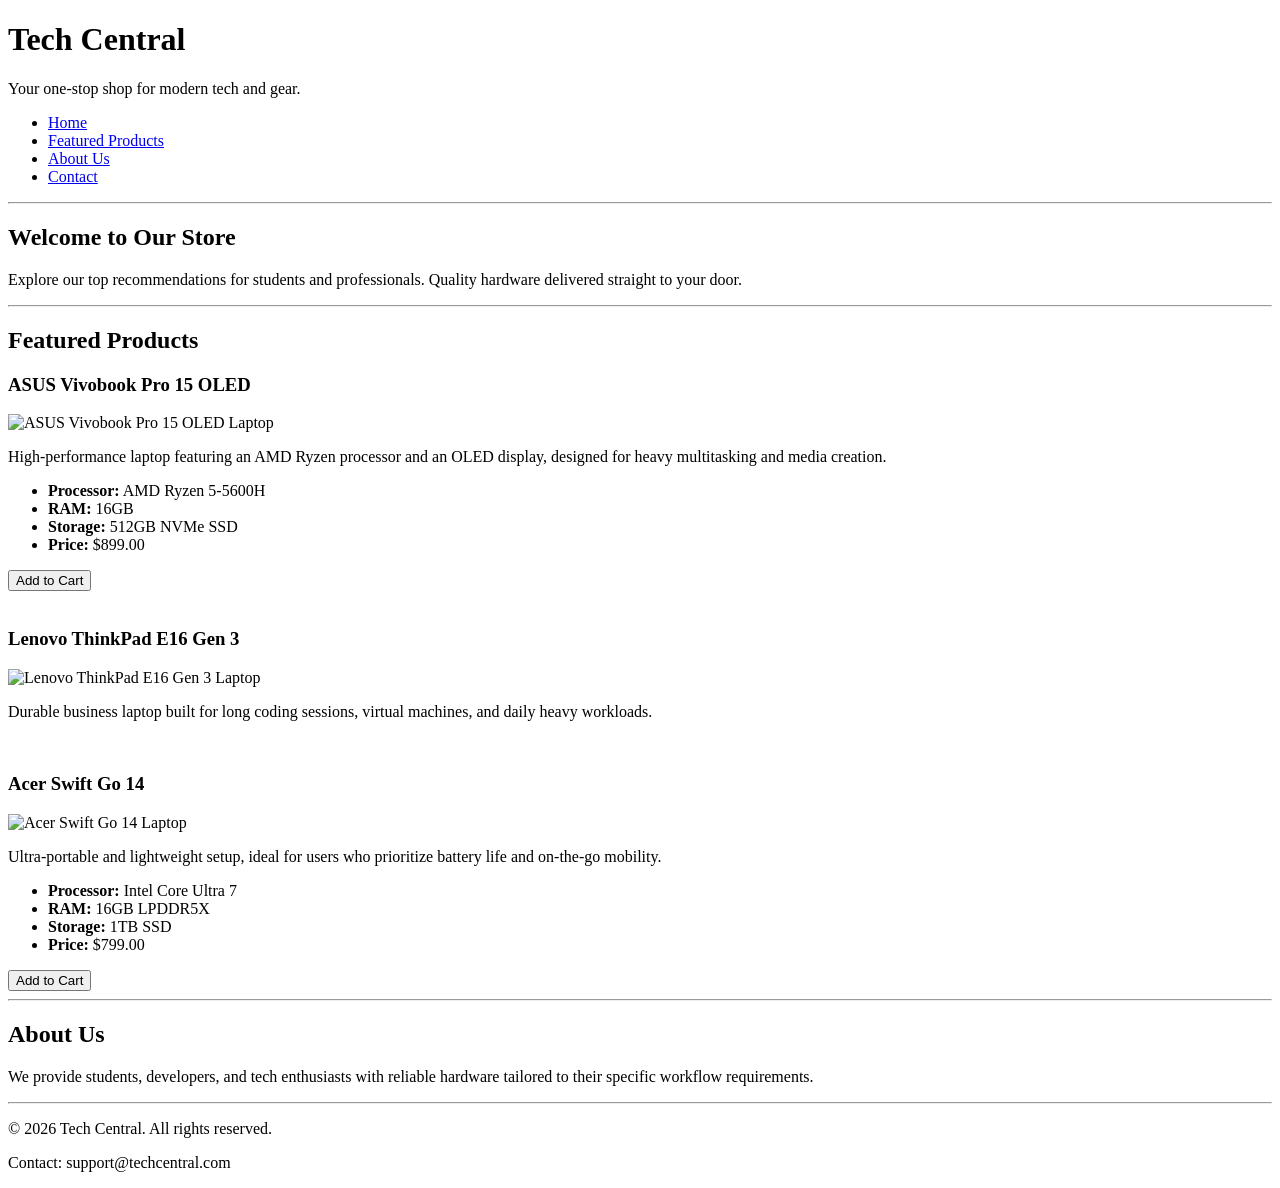
==== index.html @ b872d4f6 "Added homepage layout with featured products" ====
<!DOCTYPE html>
<html lang="en">
<head>
    <meta charset="UTF-8">
    <title>Store Homepage</title>
</head>
<body>

    <header>
        <h1>Tech Central</h1>
        <p>Your one-stop shop for modern tech and gear.</p>
        <nav>
            <ul>
                <li><a href="#home">Home</a></li>
                <li><a href="#featured">Featured Products</a></li>
                <li><a href="#about">About Us</a></li>
                <li><a href="#contact">Contact</a></li>
            </ul>
        </nav>
    </header>

    <hr>

    <main>

        <section id="home">
            <h2>Welcome to Our Store</h2>
            <p>Explore our top recommendations for students and professionals. Quality hardware delivered straight to your door.</p>
        </section>

        <hr>

        <section id="featured">
            <h2>Featured Products</h2>

            <article>
                <h3>ASUS Vivobook Pro 15 OLED</h3>
                <img src="https://via.placeholder.com/300x200" alt="ASUS Vivobook Pro 15 OLED Laptop">
                <p>High-performance laptop featuring an AMD Ryzen processor and an OLED display, designed for heavy multitasking and media creation.</p>
                <ul>
                    <li><strong>Processor:</strong> AMD Ryzen 5-5600H</li>
                    <li><strong>RAM:</strong> 16GB</li>
                    <li><strong>Storage:</strong> 512GB NVMe SSD</li>
                    <li><strong>Price:</strong> $899.00</li>
                </ul>
                <button type="button">Add to Cart</button>
            </article>

            <br>

            <article>
                <h3>Lenovo ThinkPad E16 Gen 3</h3>
                <img src="https://via.placeholder.com/300x200" alt="Lenovo ThinkPad E16 Gen 3 Laptop">
                <p>Durable business laptop built for long coding sessions, virtual machines, and daily heavy workloads.</p>
                <ul>
            </article>


            <br>


            <article>
                <h3>Acer Swift Go 14</h3>
                <img src="https://via.placeholder.com/300x200" alt="Acer Swift Go 14 Laptop">

                <p>Ultra-portable and lightweight setup, ideal for users who prioritize battery life and on-the-go mobility.</p>
                <ul>

                    <li><strong>Processor:</strong> Intel Core Ultra 7</li>
                    <li><strong>RAM:</strong> 16GB LPDDR5X</li>
                    <li><strong>Storage:</strong> 1TB SSD</li>
                    <li><strong>Price:</strong> $799.00</li>

                </ul>
                <button type="button">Add to Cart</button>
            </article>

        </section>

        <hr>

        <section id="about">
            <h2>About Us</h2>
            <p>We provide students, developers, and tech enthusiasts with reliable hardware tailored to their specific workflow requirements.</p>
        </section>

    </main>

    <hr>

    <footer>
        <p>&copy; 2026 Tech Central. All rights reserved.</p>
        <p>Contact: support@techcentral.com</p>
    </footer>

</body>
</html>
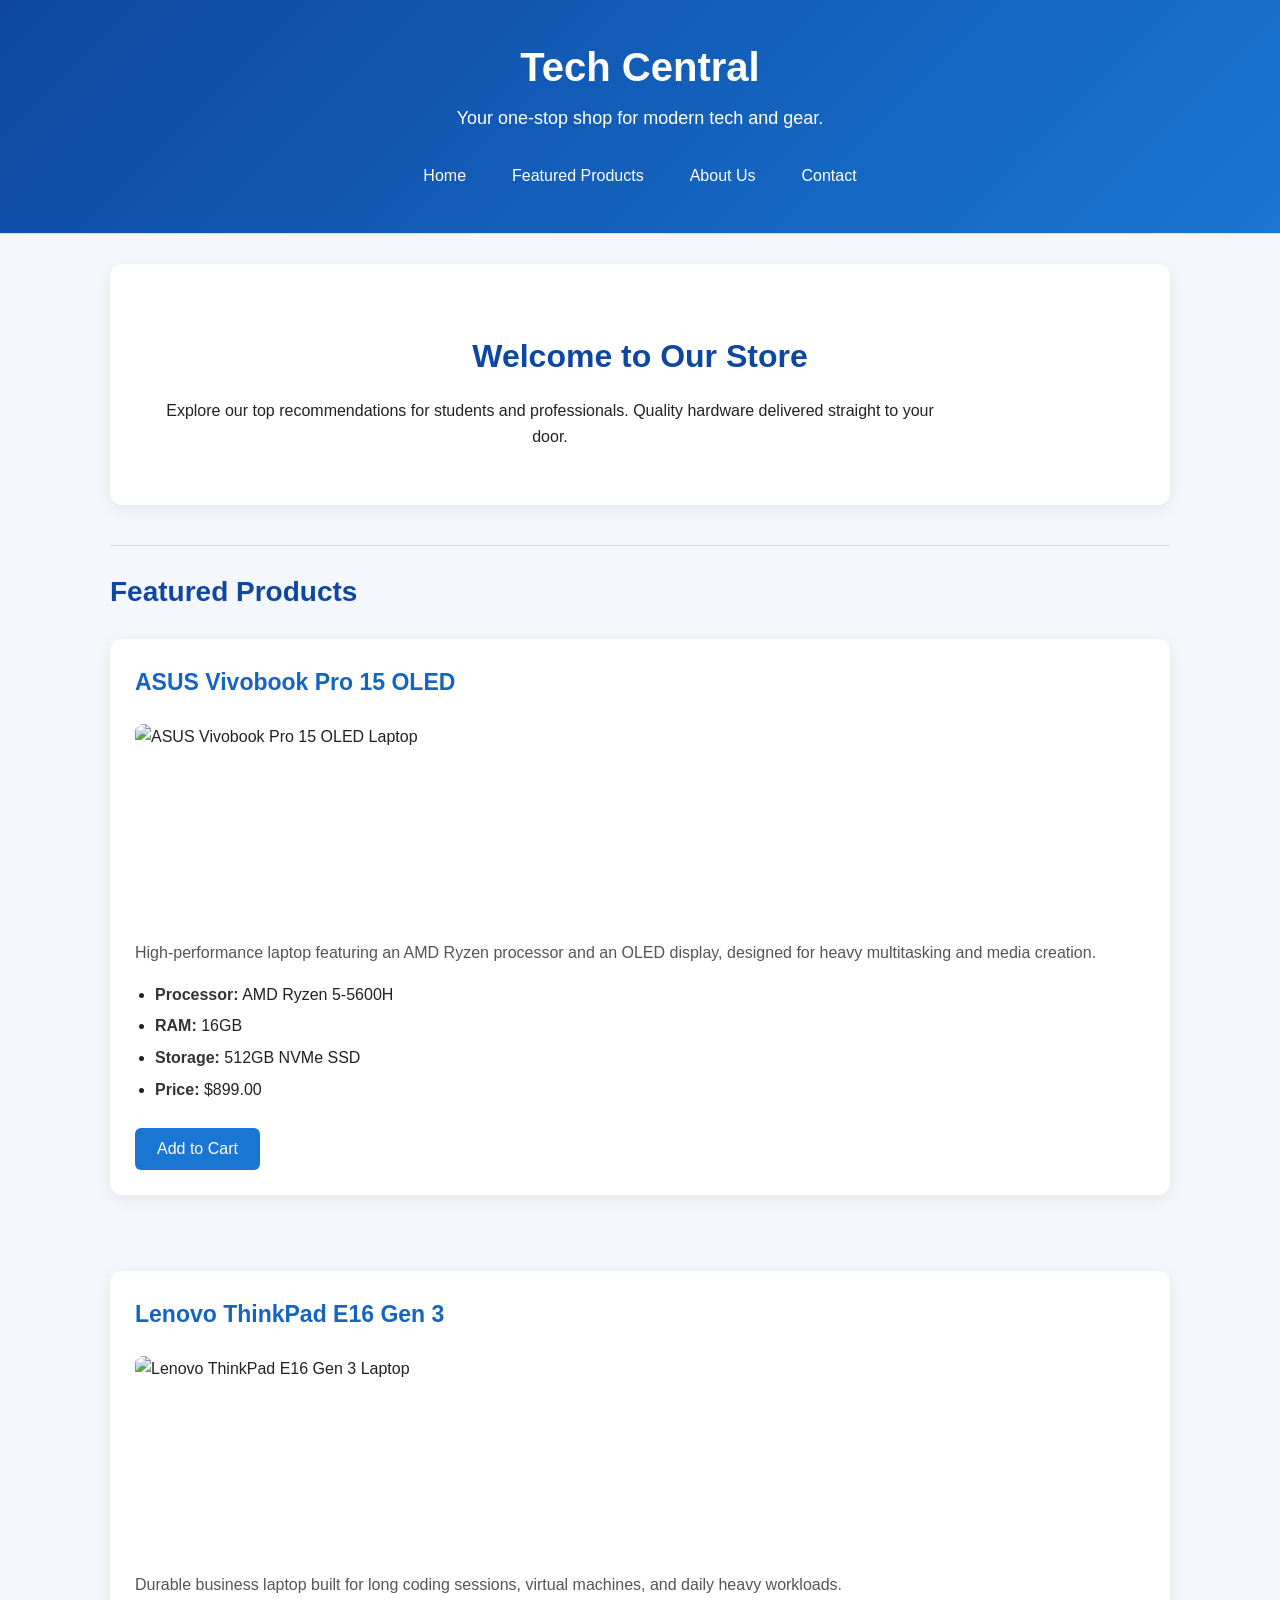
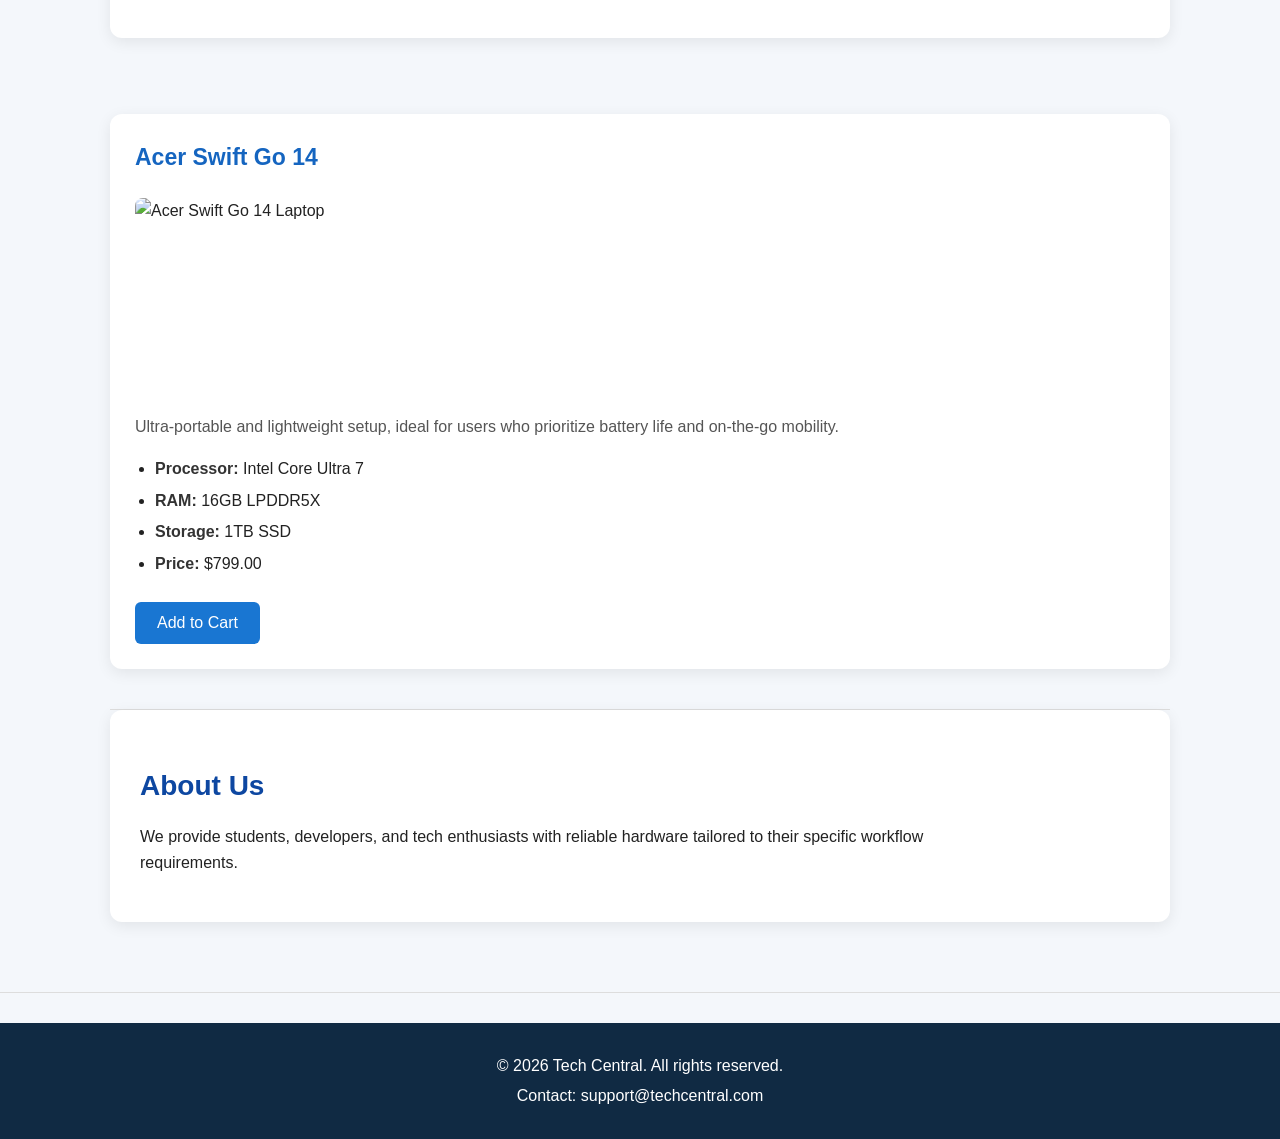
==== commit 6b04c173: "updated the styling on index and product" ====
--- a/index.html
+++ b/index.html
@@ -3,6 +3,7 @@
 <head>
     <meta charset="UTF-8">
     <title>Store Homepage</title>
+    <link rel="stylesheet" href="style.css">
 </head>
 <body>
 
--- a/style.css
+++ b/style.css
@@ -0,0 +1,346 @@
+/* =========================
+   GENERAL STYLES
+========================= */
+
+* {
+    box-sizing: border-box;
+}
+
+body {
+    font-family: Arial, Helvetica, sans-serif;
+    margin: 0;
+    padding: 0;
+    background-color: #f4f7fb;
+    color: #222;
+    line-height: 1.6;
+}
+
+/* =========================
+   HEADER
+========================= */
+
+header {
+    background: linear-gradient(135deg, #0d47a1, #1976d2);
+    color: white;
+    text-align: center;
+    padding: 35px 20px;
+}
+
+header h1 {
+    margin: 0 0 5px;
+    font-size: 40px;
+}
+
+header p {
+    margin: 5px 0 20px;
+    font-size: 18px;
+}
+
+/* =========================
+   NAVIGATION
+========================= */
+
+nav ul {
+    list-style: none;
+    padding: 0;
+    margin: 20px 0 0;
+
+    display: flex;
+    justify-content: center;
+    flex-wrap: wrap;
+    gap: 10px;
+}
+
+nav ul li {
+    margin: 0;
+}
+
+nav ul li a {
+    display: block;
+    color: white;
+    text-decoration: none;
+    padding: 10px 18px;
+    border-radius: 6px;
+    transition: background-color 0.3s ease;
+}
+
+nav ul li a:hover {
+    background-color: rgba(255, 255, 255, 0.2);
+}
+
+/* =========================
+   MAIN CONTENT
+========================= */
+
+main {
+    max-width: 1100px;
+    margin: 0 auto;
+    padding: 30px 20px;
+}
+
+section {
+    margin-bottom: 40px;
+}
+
+section h2 {
+    color: #0d47a1;
+    font-size: 28px;
+    margin-bottom: 10px;
+}
+
+section > p {
+    max-width: 800px;
+}
+
+/* =========================
+   HOME SECTION
+========================= */
+
+#home {
+    background-color: white;
+    padding: 40px;
+    border-radius: 12px;
+    text-align: center;
+    box-shadow: 0 4px 15px rgba(0, 0, 0, 0.08);
+}
+
+#home h2 {
+    font-size: 32px;
+}
+
+/* =========================
+   PRODUCTS
+========================= */
+
+#featured,
+main > section {
+    width: 100%;
+}
+
+article {
+    background-color: white;
+    padding: 25px;
+    margin: 25px 0;
+    border-radius: 12px;
+
+    box-shadow: 0 4px 15px rgba(0, 0, 0, 0.08);
+
+    transition: transform 0.3s ease,
+                box-shadow 0.3s ease;
+}
+
+article:hover {
+    transform: translateY(-5px);
+    box-shadow: 0 8px 25px rgba(0, 0, 0, 0.12);
+}
+
+article h3 {
+    color: #1565c0;
+    font-size: 23px;
+    margin-top: 0;
+}
+
+article img {
+    display: block;
+    width: 300px;
+    max-width: 100%;
+    height: 200px;
+    object-fit: cover;
+
+    margin: 15px 0;
+    border-radius: 8px;
+}
+
+article p {
+    color: #555;
+}
+
+/* =========================
+   PRODUCT DETAILS
+========================= */
+
+article ul {
+    padding-left: 20px;
+}
+
+article li {
+    margin-bottom: 6px;
+}
+
+article li strong {
+    color: #333;
+}
+
+/* =========================
+   BUTTONS
+========================= */
+
+button {
+    background-color: #1976d2;
+    color: white;
+
+    border: none;
+    border-radius: 6px;
+
+    padding: 12px 22px;
+    margin-top: 10px;
+
+    font-size: 16px;
+    cursor: pointer;
+
+    transition: background-color 0.3s ease,
+                transform 0.2s ease;
+}
+
+button:hover {
+    background-color: #0d47a1;
+    transform: scale(1.03);
+}
+
+button:active {
+    transform: scale(0.98);
+}
+
+/* =========================
+   ABOUT SECTION
+========================= */
+
+#about {
+    background-color: white;
+    padding: 30px;
+    border-radius: 12px;
+    box-shadow: 0 4px 15px rgba(0, 0, 0, 0.08);
+}
+
+/* =========================
+   HORIZONTAL LINES
+========================= */
+
+hr {
+    border: 0;
+    border-top: 1px solid #ddd;
+    margin: 0;
+}
+
+/* =========================
+   FOOTER
+========================= */
+
+footer {
+    background-color: #102a43;
+    color: white;
+    text-align: center;
+    padding: 25px 20px;
+    margin-top: 30px;
+}
+
+footer p {
+    margin: 5px 0;
+}
+
+/* =========================
+   CONTACT PAGE
+========================= */
+
+.contact-container {
+    max-width: 900px;
+    margin: auto;
+    padding: 20px;
+}
+
+.contact-info,
+.contact-form {
+    background-color: white;
+    padding: 25px;
+    margin-bottom: 30px;
+    border-radius: 12px;
+    box-shadow: 0 4px 15px rgba(0, 0, 0, 0.08);
+}
+
+.contact-info h2,
+.contact-form h2 {
+    color: #0d47a1;
+}
+
+form {
+    display: flex;
+    flex-direction: column;
+}
+
+input,
+textarea {
+    font-family: Arial, Helvetica, sans-serif;
+    font-size: 15px;
+
+    margin-bottom: 15px;
+    padding: 12px;
+
+    border: 1px solid #ccc;
+    border-radius: 6px;
+
+    outline: none;
+}
+
+input:focus,
+textarea:focus {
+    border-color: #1976d2;
+    box-shadow: 0 0 5px rgba(25, 118, 210, 0.3);
+}
+
+textarea {
+    resize: vertical;
+}
+
+/* =========================
+   RESPONSIVE DESIGN
+========================= */
+
+@media (max-width: 600px) {
+
+    header {
+        padding: 25px 15px;
+    }
+
+    header h1 {
+        font-size: 30px;
+    }
+
+    header p {
+        font-size: 16px;
+    }
+
+    nav ul {
+        flex-direction: column;
+        align-items: center;
+    }
+
+    nav ul li a {
+        width: 200px;
+    }
+
+    main {
+        padding: 20px 15px;
+    }
+
+    #home {
+        padding: 25px 15px;
+    }
+
+    article {
+        padding: 20px;
+    }
+
+    article img {
+        width: 100%;
+        height: auto;
+    }
+
+    section h2 {
+        font-size: 24px;
+    }
+
+    button {
+        width: 100%;
+    }
+}
+
